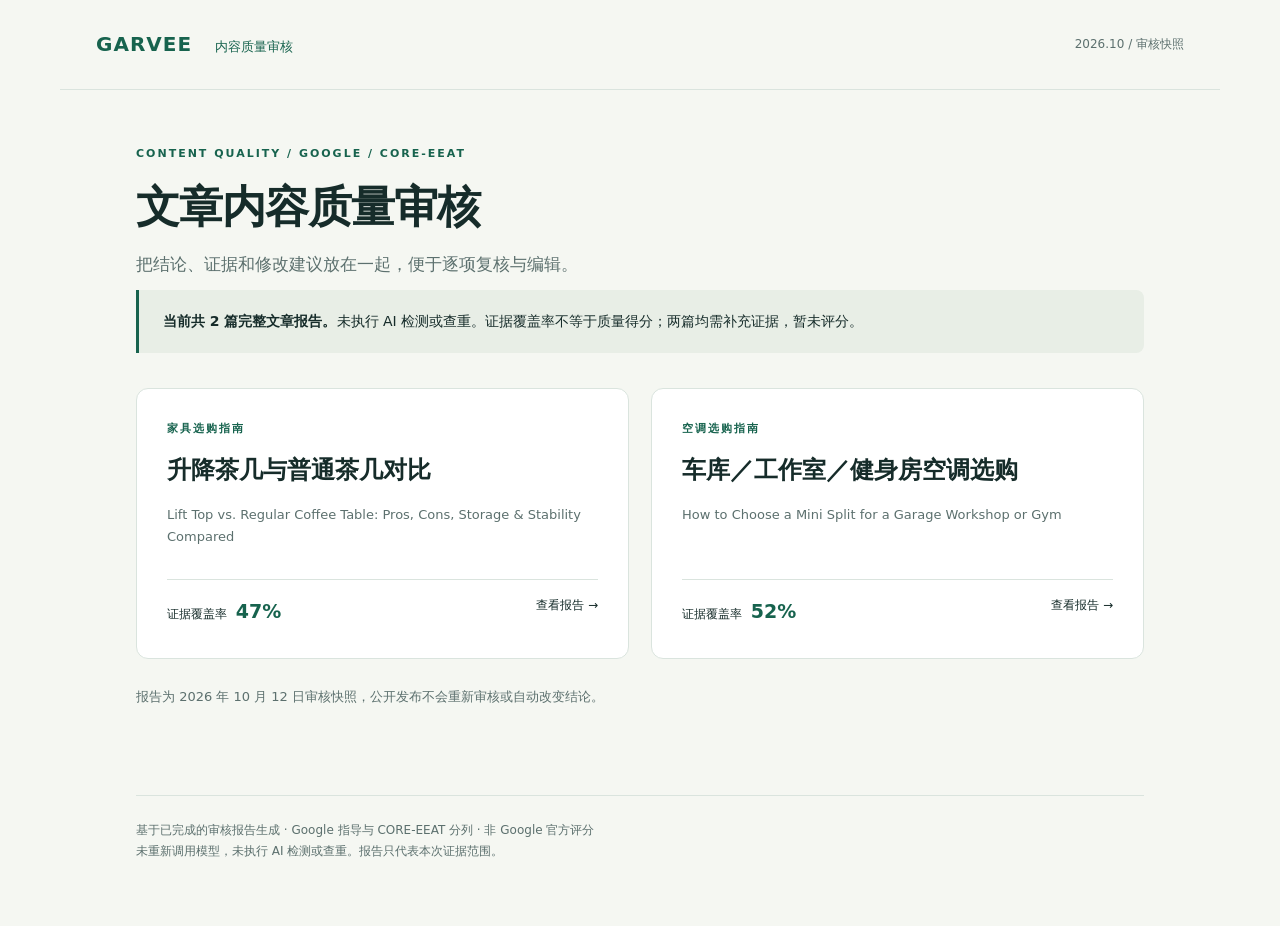
==== index.html @ 6b78f052 "Publish frozen Garvee content quality audit reports as HTML" ====
<!doctype html>
<html lang="zh-CN"><head><meta charset="utf-8"><meta name="viewport" content="width=device-width,initial-scale=1"><meta name="robots" content="noindex,nofollow"><meta name="description" content="GARVEE 文章内容质量审核：Google 内容指导、CORE-EEAT 证据与修改建议。"><title>文章审核报告 · GARVEE 内容审核</title><link rel="stylesheet" href="style.css"></head>
<body><header><a class="brand" href="index.html">GARVEE <span>内容质量审核</span></a><span class="edition">2026.10 / 审核快照</span></header><main><div class="eyebrow">CONTENT QUALITY / GOOGLE / CORE-EEAT</div><h1>文章内容质量审核</h1><p class="subtitle">把结论、证据和修改建议放在一起，便于逐项复核与编辑。</p><aside class="notice"><b>当前共 2 篇完整文章报告。</b>未执行 AI 检测或查重。证据覆盖率不等于质量得分；两篇均需补充证据，暂未评分。</aside><div class="report-grid"><a class="report-card" href="coffee-table.html"><div class="eyebrow">家具选购指南</div><h2>升降茶几与普通茶几对比</h2><p>Lift Top vs. Regular Coffee Table: Pros, Cons, Storage &amp; Stability Compared</p><div class="card-bottom"><span>证据覆盖率 <b>47%</b></span><span>查看报告 →</span></div></a><a class="report-card" href="mini-split.html"><div class="eyebrow">空调选购指南</div><h2>车库／工作室／健身房空调选购</h2><p>How to Choose a Mini Split for a Garage Workshop or Gym</p><div class="card-bottom"><span>证据覆盖率 <b>52%</b></span><span>查看报告 →</span></div></a></div><p class="section-note">报告为 2026 年 10 月 12 日审核快照，公开发布不会重新审核或自动改变结论。</p></main><footer>基于已完成的审核报告生成 · Google 指导与 CORE-EEAT 分列 · 非 Google 官方评分<br>未重新调用模型，未执行 AI 检测或查重。报告只代表本次证据范围。</footer></body></html>
---- style.css ----
:root{--ink:#162c2a;--muted:#5c706e;--line:#dae4de;--green:#17634e;--paper:#f5f7f2;--amber:#895415}*{box-sizing:border-box}html{scroll-behavior:smooth;scroll-padding-top:24px}body{margin:0;background:var(--paper);color:var(--ink);font:16px/1.75 system-ui,-apple-system,BlinkMacSystemFont,"Segoe UI",sans-serif}a{color:var(--green);text-underline-offset:4px}header{max-width:1160px;margin:auto;padding:27px 36px;border-bottom:1px solid var(--line);display:flex;justify-content:space-between;gap:20px;align-items:center}.brand{text-decoration:none;font-size:20px;font-weight:800;letter-spacing:1px}.brand span{font-size:13px;font-weight:500;letter-spacing:0;margin-left:15px}.edition{font-size:12px;color:var(--muted)}main{max-width:1080px;padding:54px 36px;margin:auto}.back{max-width:1080px;margin:24px auto -28px;padding:0 36px;font-size:14px}.eyebrow{font-size:11px;font-weight:700;letter-spacing:2px;color:var(--green)}h1{font-size:clamp(28px,4vw,44px);line-height:1.3;font-weight:750;letter-spacing:-1px;max-width:920px;margin:15px 0}h2{font-size:25px;line-height:1.4;margin:0 0 20px}h3{font-size:16px;line-height:1.7;margin:0}p{margin:10px 0}.subtitle{font-size:17px;color:var(--muted);max-width:850px}.meta{font-size:13px;margin-top:24px;color:var(--muted)}.metrics{display:grid;grid-template-columns:repeat(3,1fr);margin:34px 0 24px;border:1px solid var(--line);border-radius:14px;overflow:hidden;background:white}.metrics>div{padding:25px 28px;border-right:1px solid var(--line)}.metrics>div:last-child{border:0}.metrics span{font-size:13px;color:var(--muted)}.metrics strong{display:block;font-size:52px;line-height:1.5;font-weight:650}.metrics small{font-size:22px;margin-left:5px}.metrics .text-metric{font-size:23px;line-height:3.4}.metrics p{font-size:12px;color:var(--muted);margin:0}.notice{padding:19px 24px;border-left:3px solid var(--green);background:#e8eee6;font-size:14px;border-radius:0 8px 8px 0}.toc{display:flex;gap:26px;flex-wrap:wrap;margin:30px 0 48px;padding-bottom:15px;border-bottom:1px solid var(--line);font-size:14px}.toc a{text-decoration:none}section{margin:50px 0}.section-head{display:flex;align-items:center;justify-content:space-between}.section-head span,.section-note{font-size:13px;color:var(--muted)}.section-note{margin:-8px 0 22px}.changes,.findings{display:grid;gap:12px}.change,.finding{background:white;border:1px solid var(--line);border-radius:10px;padding:22px 25px}.change{display:grid;grid-template-columns:36px 1fr;gap:18px}.priority{font-size:12px;font-weight:700;border-radius:5px;background:#eef1ee;text-align:center;height:26px;line-height:26px}.priority.P1{color:var(--amber);background:#fbefdb}.code{font-size:11px;color:var(--muted)}.finding-head{display:flex;justify-content:space-between;gap:15px;align-items:flex-start}.finding-head small{font-size:10px;font-weight:500;margin-left:10px;color:var(--muted)}.finding>p{font-size:14px}.badge{font-size:11px;white-space:nowrap;border-radius:20px;padding:2px 10px;background:#eef1ee;color:var(--muted)}.badge.pass{background:#e5f1e9;color:var(--green)}.badge.partial{background:#fbefdb;color:var(--amber)}.badge.fail{background:#f9e2df;color:#a42d26}blockquote{margin:14px 0 5px;padding:9px 15px;border-left:2px solid #c7d5ce;background:#f7f9f6;color:#526660;font-size:13px;overflow-wrap:anywhere}blockquote p{margin:0}cite{font-size:10px;font-style:normal;color:var(--muted)}.source{font-size:12px!important}.dimensions{display:grid;grid-template-columns:repeat(4,1fr);gap:15px;margin:22px 0}.dimensions>div{background:white;border:1px solid var(--line);padding:14px;border-radius:8px;font-size:12px}.dimensions b{float:right}.dimensions progress{display:block;width:100%;height:5px;border:0;margin-top:14px;accent-color:var(--green)}progress::-webkit-progress-bar{background:#edf1eb}progress::-webkit-progress-value{background:var(--green)}details{margin:20px 0;background:white;border:1px solid var(--line);border-radius:10px;padding:18px}summary{cursor:pointer;font-size:14px;font-weight:600}details .findings{margin-top:20px}details .finding{background:var(--paper)}.table-wrap{overflow:auto;border:1px solid var(--line);border-radius:10px;background:white}table{width:100%;border-collapse:collapse;font-size:12px}th,td{text-align:left;padding:13px 15px;border-bottom:1px solid var(--line);vertical-align:top}th{color:var(--muted);background:#edf1eb}td:nth-child(2){max-width:570px;overflow-wrap:anywhere}td:first-child,td:last-child{white-space:nowrap}.boundary{background:white;border:1px solid var(--line);padding:24px;border-radius:10px;font-size:14px}.boundary h3{margin-top:12px}.boundary h3:first-child{margin-top:0}.boundary ul{padding-left:20px}.downloads{font-size:12px}pre{white-space:pre-wrap;overflow-wrap:anywhere;font-size:11px;padding:15px;background:var(--paper)}footer{max-width:1008px;margin:10px auto 40px;border-top:1px solid var(--line);padding:24px 0;font-size:12px;color:var(--muted)}.report-grid{display:grid;grid-template-columns:1fr 1fr;gap:22px;margin:35px 0}.report-card{display:block;padding:30px;background:white;border:1px solid var(--line);border-radius:12px;text-decoration:none;color:var(--ink);transition:border-color .2s}.report-card:hover{border-color:var(--green)}.report-card h2{font-size:24px;margin:16px 0}.report-card p{font-size:13px;color:var(--muted);min-height:50px}.card-bottom{margin-top:25px;padding-top:15px;border-top:1px solid var(--line);display:flex;justify-content:space-between;gap:15px;font-size:12px}.card-bottom b{font-size:19px;color:var(--green);margin-left:5px}@media(max-width:650px){header{padding:18px 20px}.edition{display:none}main{padding:40px 20px}.back{padding:0 20px}.brand span{margin-left:8px}.metrics{grid-template-columns:1fr}.metrics>div{border-right:0;border-bottom:1px solid var(--line);padding:16px 20px}.metrics strong{font-size:40px}.metrics .text-metric{line-height:2.4}.report-grid{grid-template-columns:1fr}.dimensions{grid-template-columns:1fr 1fr}.change,.finding{padding:18px 16px}.change{gap:12px}.toc{gap:15px}footer{margin:20px;padding:24px 0}.finding-head small{display:block;margin:0}.report-card{padding:24px}}@media print{header,.toc,.back,.downloads{display:none}body{background:white;font-size:12px}main{padding:0;max-width:none}section{margin:25px 0}details{break-inside:avoid}.finding,.change{break-inside:avoid}.notice{background:white}.metrics strong{font-size:30px}.report-grid{display:block}footer{font-size:10px}}
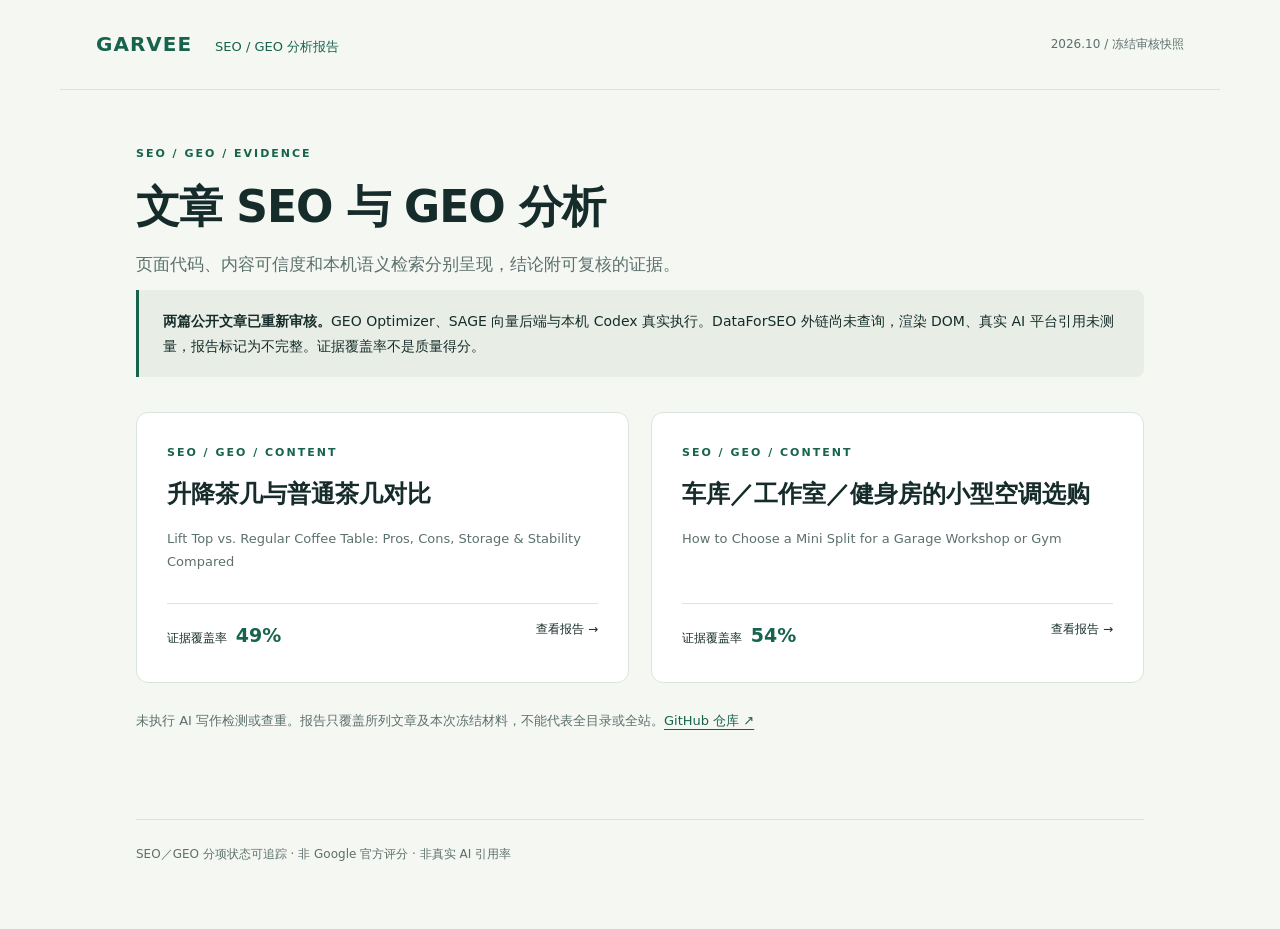
==== commit c66c5432: "Publish fresh SEO and GEO evidence reports for both Garvee guides" ====
--- a/index.html
+++ b/index.html
@@ -1,3 +1 @@
-<!doctype html>
-<html lang="zh-CN"><head><meta charset="utf-8"><meta name="viewport" content="width=device-width,initial-scale=1"><meta name="robots" content="noindex,nofollow"><meta name="description" content="GARVEE 文章内容质量审核：Google 内容指导、CORE-EEAT 证据与修改建议。"><title>文章审核报告 · GARVEE 内容审核</title><link rel="stylesheet" href="style.css"></head>
-<body><header><a class="brand" href="index.html">GARVEE <span>内容质量审核</span></a><span class="edition">2026.10 / 审核快照</span></header><main><div class="eyebrow">CONTENT QUALITY / GOOGLE / CORE-EEAT</div><h1>文章内容质量审核</h1><p class="subtitle">把结论、证据和修改建议放在一起，便于逐项复核与编辑。</p><aside class="notice"><b>当前共 2 篇完整文章报告。</b>未执行 AI 检测或查重。证据覆盖率不等于质量得分；两篇均需补充证据，暂未评分。</aside><div class="report-grid"><a class="report-card" href="coffee-table.html"><div class="eyebrow">家具选购指南</div><h2>升降茶几与普通茶几对比</h2><p>Lift Top vs. Regular Coffee Table: Pros, Cons, Storage &amp; Stability Compared</p><div class="card-bottom"><span>证据覆盖率 <b>47%</b></span><span>查看报告 →</span></div></a><a class="report-card" href="mini-split.html"><div class="eyebrow">空调选购指南</div><h2>车库／工作室／健身房空调选购</h2><p>How to Choose a Mini Split for a Garage Workshop or Gym</p><div class="card-bottom"><span>证据覆盖率 <b>52%</b></span><span>查看报告 →</span></div></a></div><p class="section-note">报告为 2026 年 10 月 12 日审核快照，公开发布不会重新审核或自动改变结论。</p></main><footer>基于已完成的审核报告生成 · Google 指导与 CORE-EEAT 分列 · 非 Google 官方评分<br>未重新调用模型，未执行 AI 检测或查重。报告只代表本次证据范围。</footer></body></html>+<!doctype html><html lang="zh-CN"><head><meta charset="utf-8"><meta name="viewport" content="width=device-width,initial-scale=1"><meta name="robots" content="noindex,nofollow"><title>GARVEE SEO / GEO 分析报告</title><link rel="stylesheet" href="style.css"></head><body><header><a class="brand" href="index.html">GARVEE <span>SEO / GEO 分析报告</span></a><span class="edition">2026.10 / 冻结审核快照</span></header><main><div class="eyebrow">SEO / GEO / EVIDENCE</div><h1>文章 SEO 与 GEO 分析</h1><p class="subtitle">页面代码、内容可信度和本机语义检索分别呈现，结论附可复核的证据。</p><aside class="notice"><b>两篇公开文章已重新审核。</b>GEO Optimizer、SAGE 向量后端与本机 Codex 真实执行。DataForSEO 外链尚未查询，渲染 DOM、真实 AI 平台引用未测量，报告标记为不完整。证据覆盖率不是质量得分。</aside><div class="report-grid"><a class="report-card" href="coffee-table.html"><div class="eyebrow">SEO / GEO / CONTENT</div><h2>升降茶几与普通茶几对比</h2><p>Lift Top vs. Regular Coffee Table: Pros, Cons, Storage &amp; Stability Compared</p><div class="card-bottom"><span>证据覆盖率 <b>49%</b></span><span>查看报告 →</span></div></a><a class="report-card" href="mini-split.html"><div class="eyebrow">SEO / GEO / CONTENT</div><h2>车库／工作室／健身房的小型空调选购</h2><p>How to Choose a Mini Split for a Garage Workshop or Gym</p><div class="card-bottom"><span>证据覆盖率 <b>54%</b></span><span>查看报告 →</span></div></a></div><p class="section-note">未执行 AI 写作检测或查重。报告只覆盖所列文章及本次冻结材料，不能代表全目录或全站。<a href="https://github.com/igocc/garvee-content-quality-reports">GitHub 仓库 ↗</a></p></main><footer>SEO／GEO 分项状态可追踪 · 非 Google 官方评分 · 非真实 AI 引用率</footer></body></html>
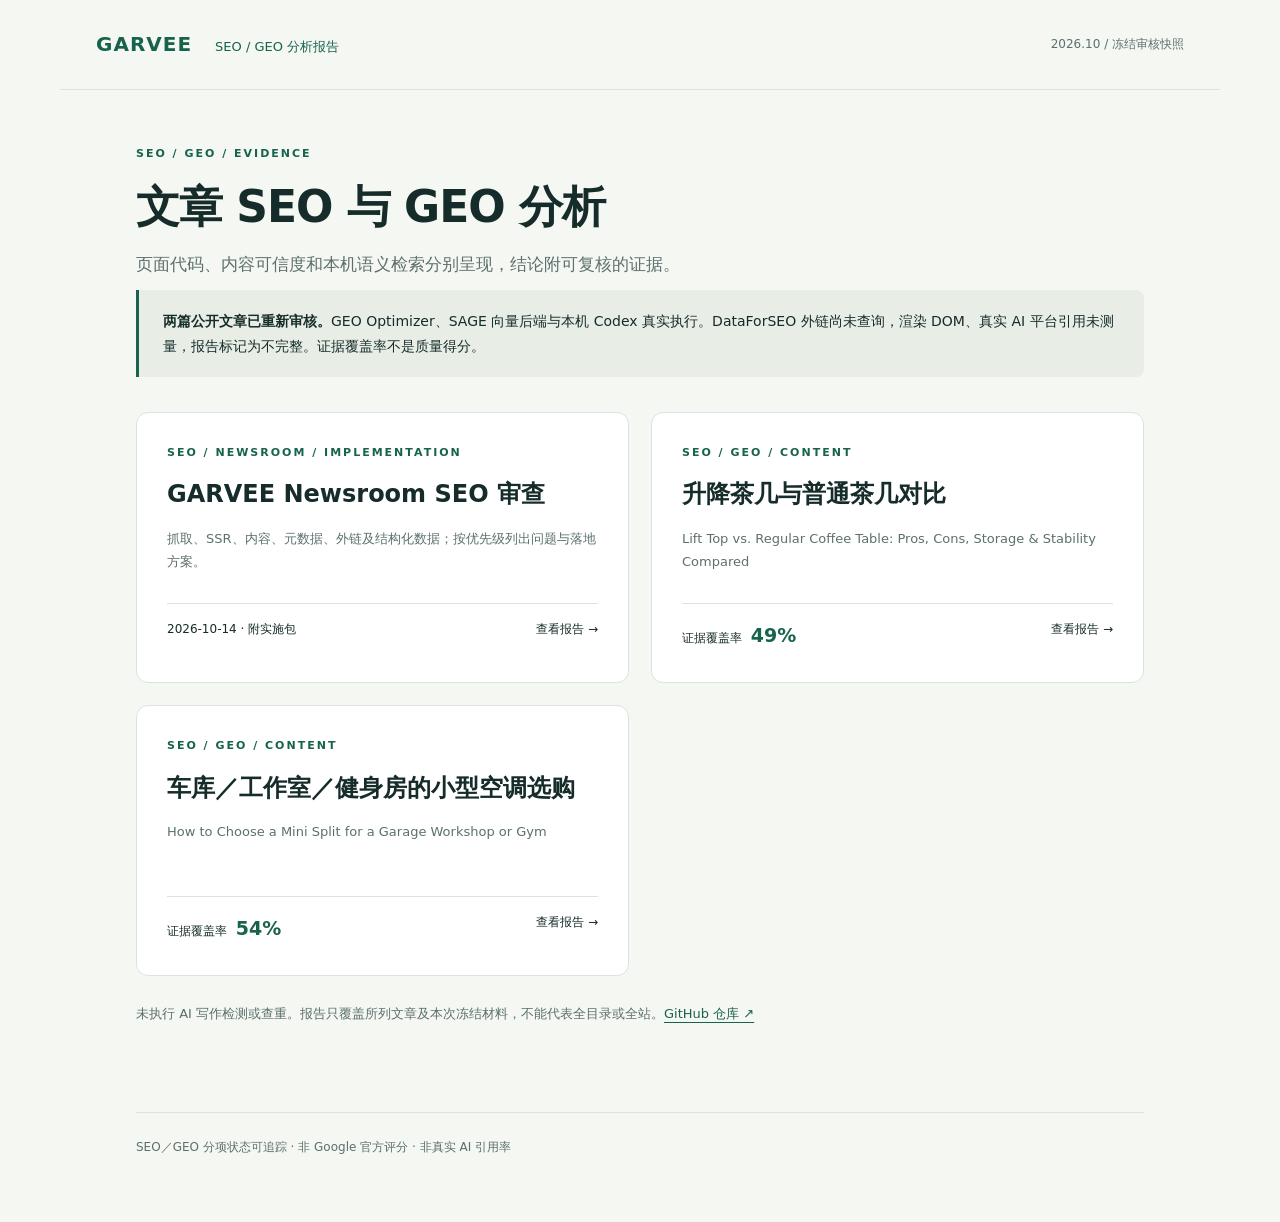
==== commit b88c1cf0: "Publish GARVEE Newsroom SEO audit and implementation reference" ====
--- a/index.html
+++ b/index.html
@@ -1 +1 @@
-<!doctype html><html lang="zh-CN"><head><meta charset="utf-8"><meta name="viewport" content="width=device-width,initial-scale=1"><meta name="robots" content="noindex,nofollow"><title>GARVEE SEO / GEO 分析报告</title><link rel="stylesheet" href="style.css"></head><body><header><a class="brand" href="index.html">GARVEE <span>SEO / GEO 分析报告</span></a><span class="edition">2026.10 / 冻结审核快照</span></header><main><div class="eyebrow">SEO / GEO / EVIDENCE</div><h1>文章 SEO 与 GEO 分析</h1><p class="subtitle">页面代码、内容可信度和本机语义检索分别呈现，结论附可复核的证据。</p><aside class="notice"><b>两篇公开文章已重新审核。</b>GEO Optimizer、SAGE 向量后端与本机 Codex 真实执行。DataForSEO 外链尚未查询，渲染 DOM、真实 AI 平台引用未测量，报告标记为不完整。证据覆盖率不是质量得分。</aside><div class="report-grid"><a class="report-card" href="coffee-table.html"><div class="eyebrow">SEO / GEO / CONTENT</div><h2>升降茶几与普通茶几对比</h2><p>Lift Top vs. Regular Coffee Table: Pros, Cons, Storage &amp; Stability Compared</p><div class="card-bottom"><span>证据覆盖率 <b>49%</b></span><span>查看报告 →</span></div></a><a class="report-card" href="mini-split.html"><div class="eyebrow">SEO / GEO / CONTENT</div><h2>车库／工作室／健身房的小型空调选购</h2><p>How to Choose a Mini Split for a Garage Workshop or Gym</p><div class="card-bottom"><span>证据覆盖率 <b>54%</b></span><span>查看报告 →</span></div></a></div><p class="section-note">未执行 AI 写作检测或查重。报告只覆盖所列文章及本次冻结材料，不能代表全目录或全站。<a href="https://github.com/igocc/garvee-content-quality-reports">GitHub 仓库 ↗</a></p></main><footer>SEO／GEO 分项状态可追踪 · 非 Google 官方评分 · 非真实 AI 引用率</footer></body></html>+<!doctype html><html lang="zh-CN"><head><meta charset="utf-8"><meta name="viewport" content="width=device-width,initial-scale=1"><meta name="robots" content="noindex,nofollow"><title>GARVEE SEO / GEO 分析报告</title><link rel="stylesheet" href="style.css"></head><body><header><a class="brand" href="index.html">GARVEE <span>SEO / GEO 分析报告</span></a><span class="edition">2026.10 / 冻结审核快照</span></header><main><div class="eyebrow">SEO / GEO / EVIDENCE</div><h1>文章 SEO 与 GEO 分析</h1><p class="subtitle">页面代码、内容可信度和本机语义检索分别呈现，结论附可复核的证据。</p><aside class="notice"><b>两篇公开文章已重新审核。</b>GEO Optimizer、SAGE 向量后端与本机 Codex 真实执行。DataForSEO 外链尚未查询，渲染 DOM、真实 AI 平台引用未测量，报告标记为不完整。证据覆盖率不是质量得分。</aside><div class="report-grid"><a class="report-card" href="newsroom/"><div class="eyebrow">SEO / NEWSROOM / IMPLEMENTATION</div><h2>GARVEE Newsroom SEO 审查</h2><p>抓取、SSR、内容、元数据、外链及结构化数据；按优先级列出问题与落地方案。</p><div class="card-bottom"><span>2026-10-14 · 附实施包</span><span>查看报告 →</span></div></a><a class="report-card" href="coffee-table.html"><div class="eyebrow">SEO / GEO / CONTENT</div><h2>升降茶几与普通茶几对比</h2><p>Lift Top vs. Regular Coffee Table: Pros, Cons, Storage &amp; Stability Compared</p><div class="card-bottom"><span>证据覆盖率 <b>49%</b></span><span>查看报告 →</span></div></a><a class="report-card" href="mini-split.html"><div class="eyebrow">SEO / GEO / CONTENT</div><h2>车库／工作室／健身房的小型空调选购</h2><p>How to Choose a Mini Split for a Garage Workshop or Gym</p><div class="card-bottom"><span>证据覆盖率 <b>54%</b></span><span>查看报告 →</span></div></a></div><p class="section-note">未执行 AI 写作检测或查重。报告只覆盖所列文章及本次冻结材料，不能代表全目录或全站。<a href="https://github.com/igocc/garvee-content-quality-reports">GitHub 仓库 ↗</a></p></main><footer>SEO／GEO 分项状态可追踪 · 非 Google 官方评分 · 非真实 AI 引用率</footer></body></html>
